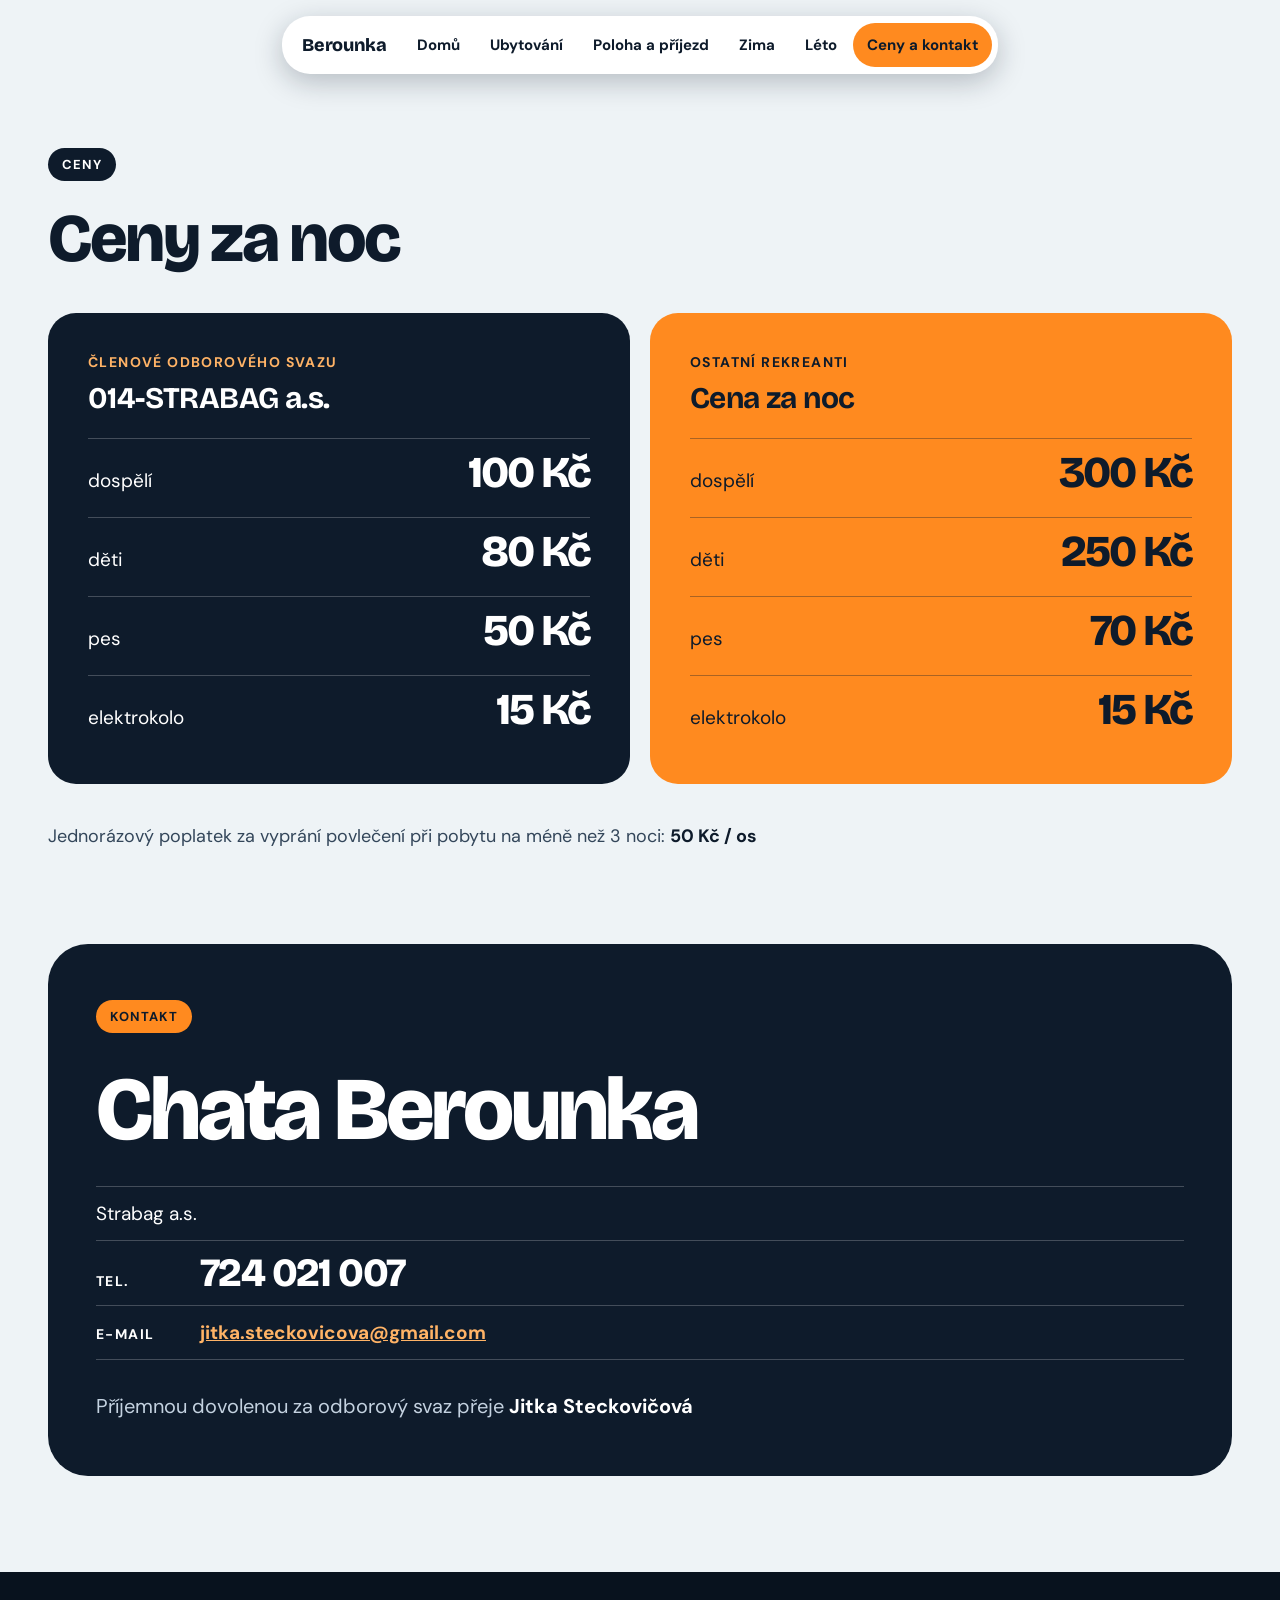
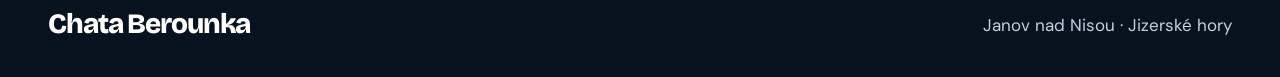
==== ceny.html @ 6760d08f "SEO: meta popisy, canonical, Open Graph, JSON-LD, sitemap, robots, favicon Co-Authored-By: Claude So" ====
<!doctype html>
<html lang="cs">
<head>
<meta charset="utf-8">
<meta name="viewport" content="width=device-width, initial-scale=1">
<title>Ceny a kontakt – Chata Berounka, Janov nad Nisou</title>
<meta name="description" content="Ceny ubytování za noc na chatě Berounka pro členy odborového svazu 014-STRABAG a pro ostatní rekreanty, poplatek za povlečení a kontakt pro rezervace.">
<link rel="canonical" href="https://stezsky.github.io/berounka/ceny.html">
<meta name="theme-color" content="#0E1B2B">
<link rel="icon" href="favicon.svg" type="image/svg+xml">
<meta property="og:type" content="website">
<meta property="og:locale" content="cs_CZ">
<meta property="og:site_name" content="Chata Berounka">
<meta property="og:title" content="Ceny a kontakt – Chata Berounka, Janov nad Nisou">
<meta property="og:description" content="Ceny ubytování za noc na chatě Berounka pro členy odborového svazu 014-STRABAG a pro ostatní rekreanty, poplatek za povlečení a kontakt pro rezervace.">
<meta property="og:url" content="https://stezsky.github.io/berounka/ceny.html">
<meta property="og:image" content="https://stezsky.github.io/berounka/img/chata02.jpg">
<meta name="twitter:card" content="summary_large_image">
<link rel="preconnect" href="https://fonts.googleapis.com">
<link rel="preconnect" href="https://fonts.gstatic.com" crossorigin>
<link rel="stylesheet" href="https://fonts.googleapis.com/css2?family=Bricolage+Grotesque:opsz,wght@12..96,500;12..96,700;12..96,800&family=DM+Sans:wght@400;500;700&display=swap">
<link rel="stylesheet" href="style.css">
</head>
<body>
<div style="width: 100%; background: #EEF3F6; font-family: 'DM Sans', system-ui, sans-serif; color: #0E1B2B">

<div style="position: sticky; top: 0; z-index: 50; height: 0">
<div style="display: flex; justify-content: center; padding: 16px 16px 0">
<nav class="pill" style="display: flex; flex-wrap: wrap; justify-content: center; align-items: center; gap: 2px; background: #FFFFFF; border-radius: 28px; padding: 6px; box-shadow: 0 8px 28px rgba(14, 27, 43, 0.25)">
<a class="brand" href="index.html">Berounka</a>
<a href="index.html">Domů</a>
<a href="ubytovani.html">Ubytování</a>
<a href="poloha.html">Poloha a příjezd</a>
<a href="zima.html">Zima</a>
<a href="leto.html">Léto</a>
<a class="on" href="ceny.html">Ceny a kontakt</a>
</nav>
</div>
</div>

<section class="sec" style="padding-top: 148px">
<div class="wrap" style="display: flex; flex-direction: column; gap: 40px">
<div style="display: flex; flex-direction: column; gap: 24px"><span class="tag">Ceny</span><h1 class="h2">Ceny za noc</h1></div>
<div style="display: grid; grid-template-columns: repeat(auto-fit, minmax(min(380px, 100%), 1fr)); gap: 20px">
<div class="tile dk" style="background: #0E1B2B; color: #FFFFFF; padding: 40px">
<span style="font-size: 14px; letter-spacing: 0.1em; text-transform: uppercase; font-weight: 700; color: #FFB366">Členové odborového svazu</span>
<h2 class="h3" style="font-size: 30px; margin-bottom: 12px">014-STRABAG a.s.</h2>
<div class="line"><span>dospělí</span><strong class="big" style="font-size: 44px">100 Kč</strong></div>
<div class="line"><span>děti</span><strong class="big" style="font-size: 44px">80 Kč</strong></div>
<div class="line"><span>pes</span><strong class="big" style="font-size: 44px">50 Kč</strong></div>
<div class="line"><span>elektrokolo</span><strong class="big" style="font-size: 44px">15 Kč</strong></div>
</div>
<div class="tile" style="background: #FF8A1F; padding: 40px">
<span style="font-size: 14px; letter-spacing: 0.1em; text-transform: uppercase; font-weight: 700">Ostatní rekreanti</span>
<h2 class="h3" style="font-size: 30px; margin-bottom: 12px">Cena za noc</h2>
<div class="line" style="border-top-color: rgba(14,27,43,0.35)"><span>dospělí</span><strong class="big" style="font-size: 44px">300 Kč</strong></div>
<div class="line" style="border-top-color: rgba(14,27,43,0.35)"><span>děti</span><strong class="big" style="font-size: 44px">250 Kč</strong></div>
<div class="line" style="border-top-color: rgba(14,27,43,0.35)"><span>pes</span><strong class="big" style="font-size: 44px">70 Kč</strong></div>
<div class="line" style="border-top-color: rgba(14,27,43,0.35)"><span>elektrokolo</span><strong class="big" style="font-size: 44px">15 Kč</strong></div>
</div>
</div>
<div style="font-size: 18px; color: #33465A">Jednorázový poplatek za vyprání povlečení při pobytu na méně než 3 noci: <strong style="color: #0E1B2B">50 Kč / os</strong></div>
</div>
</section>

<section class="sec" style="padding-top: 0">
<div class="wrap">
<div class="dk" style="background: #0E1B2B; color: #FFFFFF; border-radius: 40px; box-sizing: border-box; padding: 56px 48px; display: flex; flex-direction: column; gap: 32px">
<span class="tag" style="background: #FF8A1F; color: #0E1B2B">Kontakt</span>
<h2 class="h2" style="font-size: clamp(44px, 7vw, 92px)">Chata Berounka</h2>
<div style="display: flex; flex-direction: column; font-size: 22px">
<div class="line"><span>Strabag a.s.</span></div>
<div class="line" style="justify-content: flex-start; gap: 24px; flex-wrap: wrap"><span style="width: 80px; font-size: 14px; letter-spacing: 0.1em; text-transform: uppercase; font-weight: 700">tel.</span><strong class="big" style="font-size: 40px">724 021 007</strong></div>
<div class="line" style="justify-content: flex-start; gap: 24px; flex-wrap: wrap; border-bottom: 1px solid rgba(255,255,255,0.22)"><span style="width: 80px; font-size: 14px; letter-spacing: 0.1em; text-transform: uppercase; font-weight: 700">e-mail</span><a href="mailto:jitka.steckovicova@gmail.com" style="font-weight: 700; overflow-wrap: anywhere">jitka.steckovicova@gmail.com</a></div>
</div>
<p style="margin: 0; font-size: 20px; line-height: 1.4; color: #C4D2E0">Příjemnou dovolenou za odborový svaz přeje <strong style="color: #FFFFFF">Jitka Steckovičová</strong></p>
</div>
</div>
</section>

<footer class="dk" style="background: #08121E; color: #FFFFFF; padding: 40px 0">
<div class="wrap" style="display: flex; flex-wrap: wrap; align-items: center; justify-content: space-between; gap: 16px 32px; font-size: 17px">
<strong class="big" style="font-size: 28px">Chata Berounka</strong>
<span style="color: #C4D2E0">Janov nad Nisou · Jizerské hory</span>
</div>
</footer>

</div>
</body>
</html>
---- style.css ----
body{margin:0}
img{max-width:100%}
a{color:#A63F00}a:hover{color:#6E2800}
.dk a{color:#FFB366}.dk a:hover{color:#FFFFFF}
.pill a{color:#0E1B2B;text-decoration:none;font-size:15px;font-weight:700;padding:12px 14px;border-radius:999px;display:block;white-space:nowrap}
.pill a:hover{background:#FFD9B3;color:#0E1B2B}
.pill a.on{background:#FF8A1F;color:#0E1B2B}
.pill a.brand{font-family:'Bricolage Grotesque',system-ui,sans-serif;font-weight:800;font-size:18px;letter-spacing:-0.02em}
.wrap{width:100%;max-width:1240px;margin:0 auto;box-sizing:border-box;padding:0 28px}
.sec{padding:96px 0}
.tag{display:inline-block;align-self:flex-start;background:#0E1B2B;color:#FFFFFF;font-size:13px;font-weight:700;letter-spacing:0.08em;text-transform:uppercase;padding:8px 14px;border-radius:999px}
.h2{margin:0;font-family:'Bricolage Grotesque',system-ui,sans-serif;font-weight:800;font-size:clamp(36px,5.4vw,68px);line-height:1;letter-spacing:-0.035em}
.h3{margin:0;font-family:'Bricolage Grotesque',system-ui,sans-serif;font-weight:700;font-size:26px;line-height:1.15;letter-spacing:-0.02em}
.big{font-family:'Bricolage Grotesque',system-ui,sans-serif;font-weight:800;letter-spacing:-0.04em;line-height:0.9}
.lead{margin:0;font-size:19px;line-height:1.6;color:#33465A}
.tile{border-radius:28px;padding:32px;box-sizing:border-box;display:flex;flex-direction:column;gap:10px}
.tile p{margin:0;font-size:17px;line-height:1.5}
.ph{width:100%;height:100%;object-fit:cover;display:block;border-radius:28px}
.go{text-decoration:none;color:#0E1B2B;background:#FFFFFF;justify-content:space-between;min-height:200px}
.go:hover{background:#FFD9B3;color:#0E1B2B}
.line{display:flex;justify-content:space-between;align-items:baseline;gap:16px;padding:14px 0;border-top:1px solid rgba(14,27,43,0.18);font-size:19px}
.dk .tag{background:#FF8A1F;color:#0E1B2B}
.dk .lead{color:#C4D2E0}
.dk .line{border-top-color:rgba(255,255,255,0.22)}
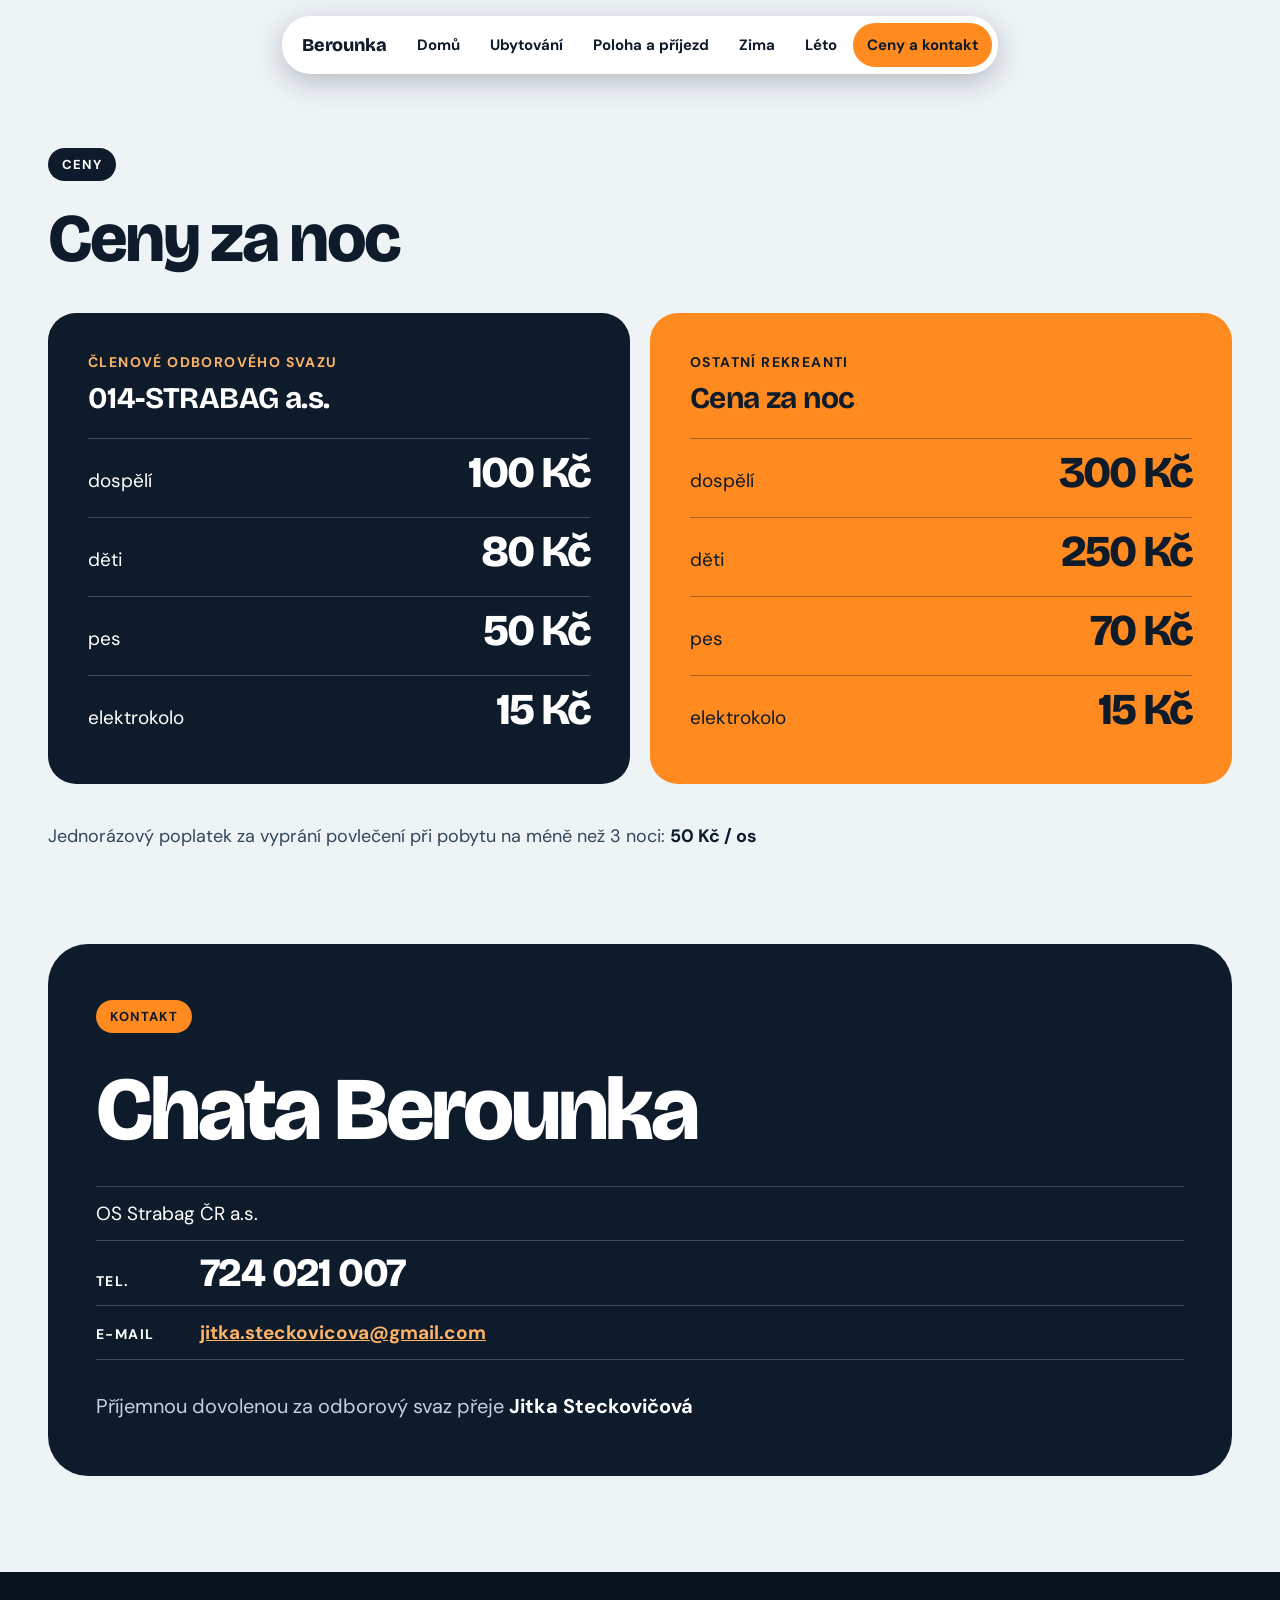
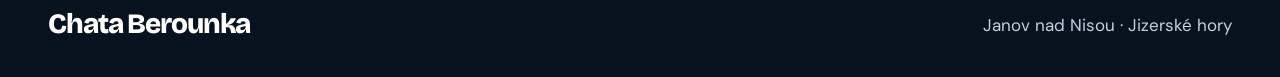
==== commit c9f5a909: "Provozovatel: OS Strabag ČR a.s. Co-Authored-By: Claude Sonnet 5.5 <noreply@anthropic.com> Claude-Se" ====
--- a/ceny.html
+++ b/ceny.html
@@ -69,7 +69,7 @@
 <span class="tag" style="background: #FF8A1F; color: #0E1B2B">Kontakt</span>
 <h2 class="h2" style="font-size: clamp(44px, 7vw, 92px)">Chata Berounka</h2>
 <div style="display: flex; flex-direction: column; font-size: 22px">
-<div class="line"><span>Strabag a.s.</span></div>
+<div class="line"><span>OS Strabag ČR a.s.</span></div>
 <div class="line" style="justify-content: flex-start; gap: 24px; flex-wrap: wrap"><span style="width: 80px; font-size: 14px; letter-spacing: 0.1em; text-transform: uppercase; font-weight: 700">tel.</span><strong class="big" style="font-size: 40px">724 021 007</strong></div>
 <div class="line" style="justify-content: flex-start; gap: 24px; flex-wrap: wrap; border-bottom: 1px solid rgba(255,255,255,0.22)"><span style="width: 80px; font-size: 14px; letter-spacing: 0.1em; text-transform: uppercase; font-weight: 700">e-mail</span><a href="mailto:jitka.steckovicova@gmail.com" style="font-weight: 700; overflow-wrap: anywhere">jitka.steckovicova@gmail.com</a></div>
 </div>
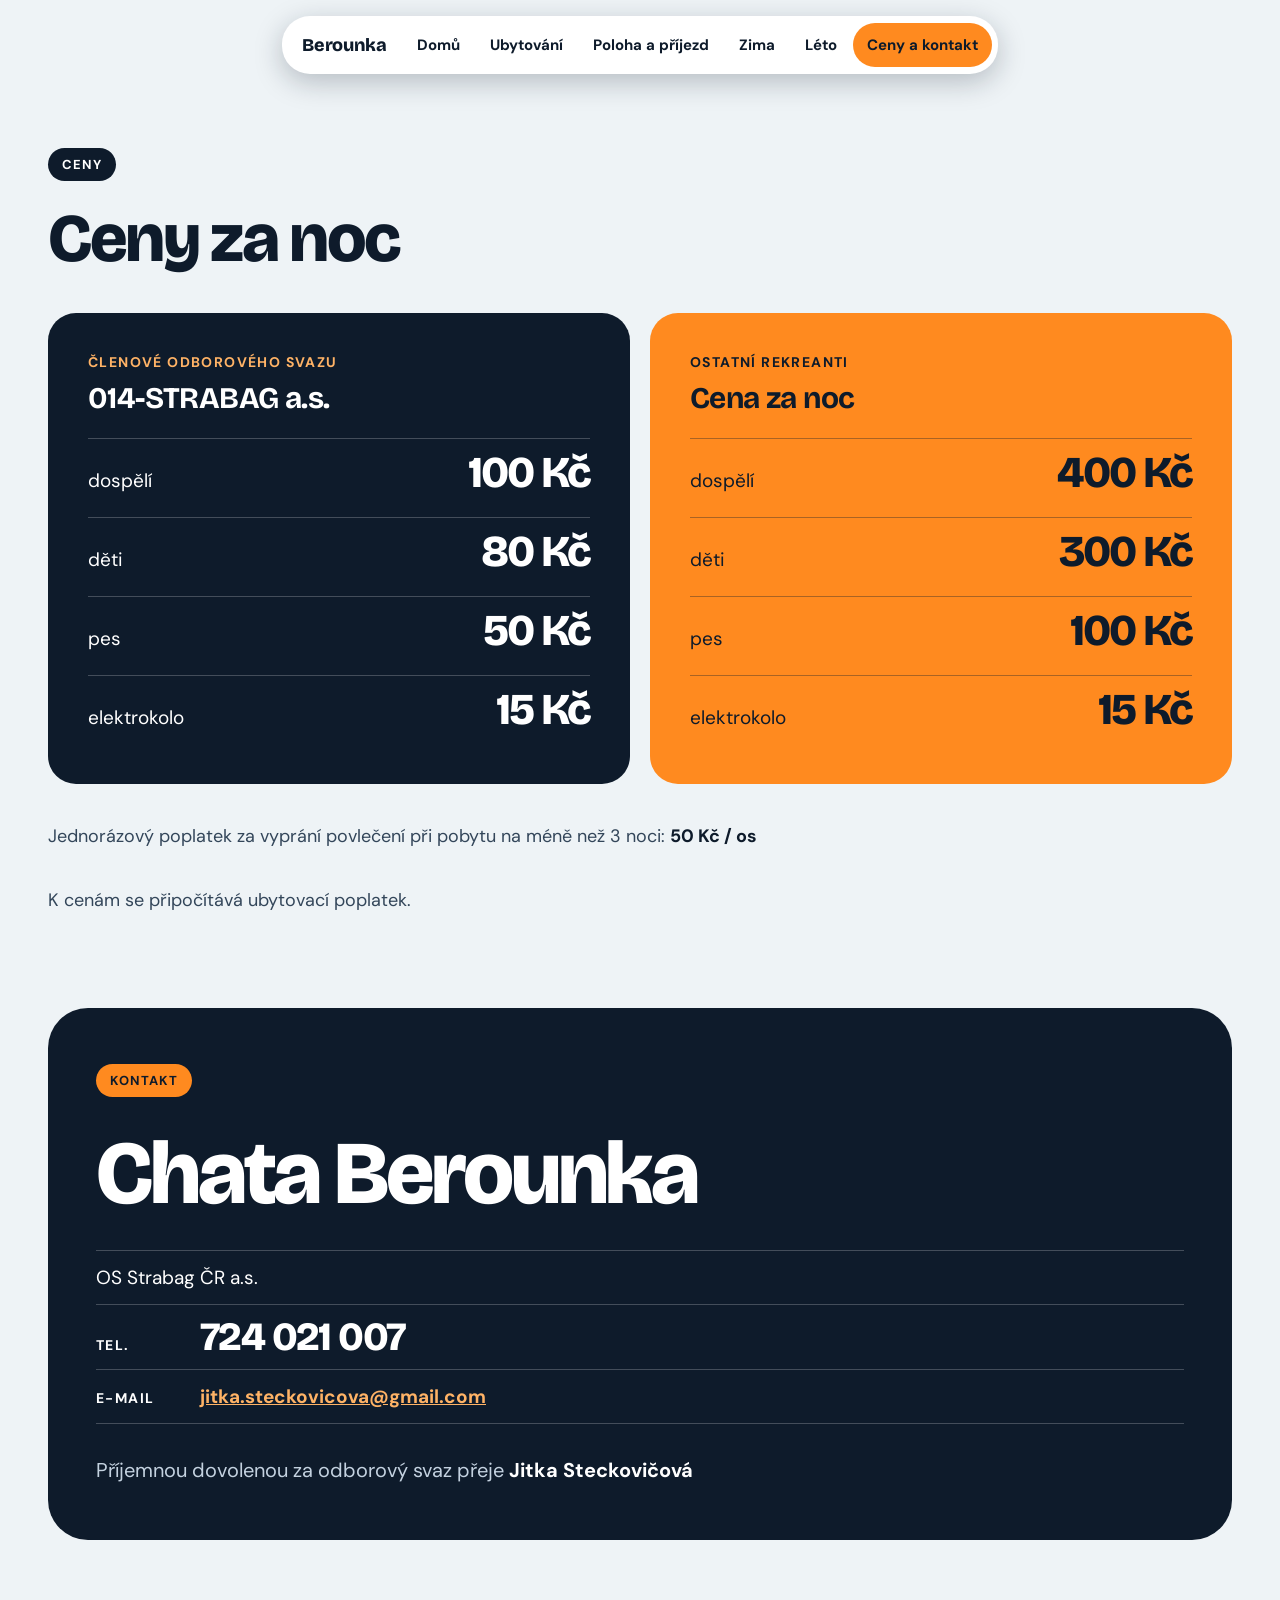
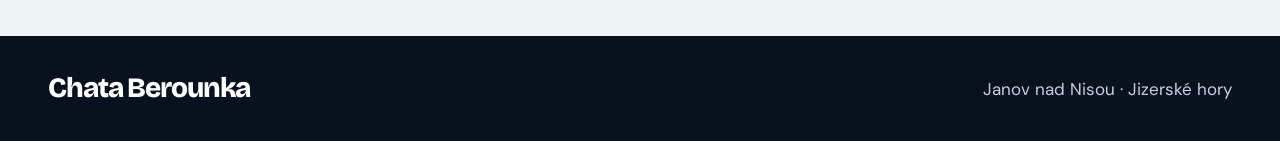
==== commit 04830e55: "Ceny pro ostatní rekreanty: 400/300/100 Kč, ubytovací poplatek Co-Authored-By: Claude Sonnet 5.5 <no" ====
--- a/ceny.html
+++ b/ceny.html
@@ -53,13 +53,14 @@
 <div class="tile" style="background: #FF8A1F; padding: 40px">
 <span style="font-size: 14px; letter-spacing: 0.1em; text-transform: uppercase; font-weight: 700">Ostatní rekreanti</span>
 <h2 class="h3" style="font-size: 30px; margin-bottom: 12px">Cena za noc</h2>
-<div class="line" style="border-top-color: rgba(14,27,43,0.35)"><span>dospělí</span><strong class="big" style="font-size: 44px">300 Kč</strong></div>
-<div class="line" style="border-top-color: rgba(14,27,43,0.35)"><span>děti</span><strong class="big" style="font-size: 44px">250 Kč</strong></div>
-<div class="line" style="border-top-color: rgba(14,27,43,0.35)"><span>pes</span><strong class="big" style="font-size: 44px">70 Kč</strong></div>
+<div class="line" style="border-top-color: rgba(14,27,43,0.35)"><span>dospělí</span><strong class="big" style="font-size: 44px">400 Kč</strong></div>
+<div class="line" style="border-top-color: rgba(14,27,43,0.35)"><span>děti</span><strong class="big" style="font-size: 44px">300 Kč</strong></div>
+<div class="line" style="border-top-color: rgba(14,27,43,0.35)"><span>pes</span><strong class="big" style="font-size: 44px">100 Kč</strong></div>
 <div class="line" style="border-top-color: rgba(14,27,43,0.35)"><span>elektrokolo</span><strong class="big" style="font-size: 44px">15 Kč</strong></div>
 </div>
 </div>
 <div style="font-size: 18px; color: #33465A">Jednorázový poplatek za vyprání povlečení při pobytu na méně než 3 noci: <strong style="color: #0E1B2B">50 Kč / os</strong></div>
+<div style="font-size: 18px; color: #33465A">K cenám se připočítává ubytovací poplatek.</div>
 </div>
 </section>
 
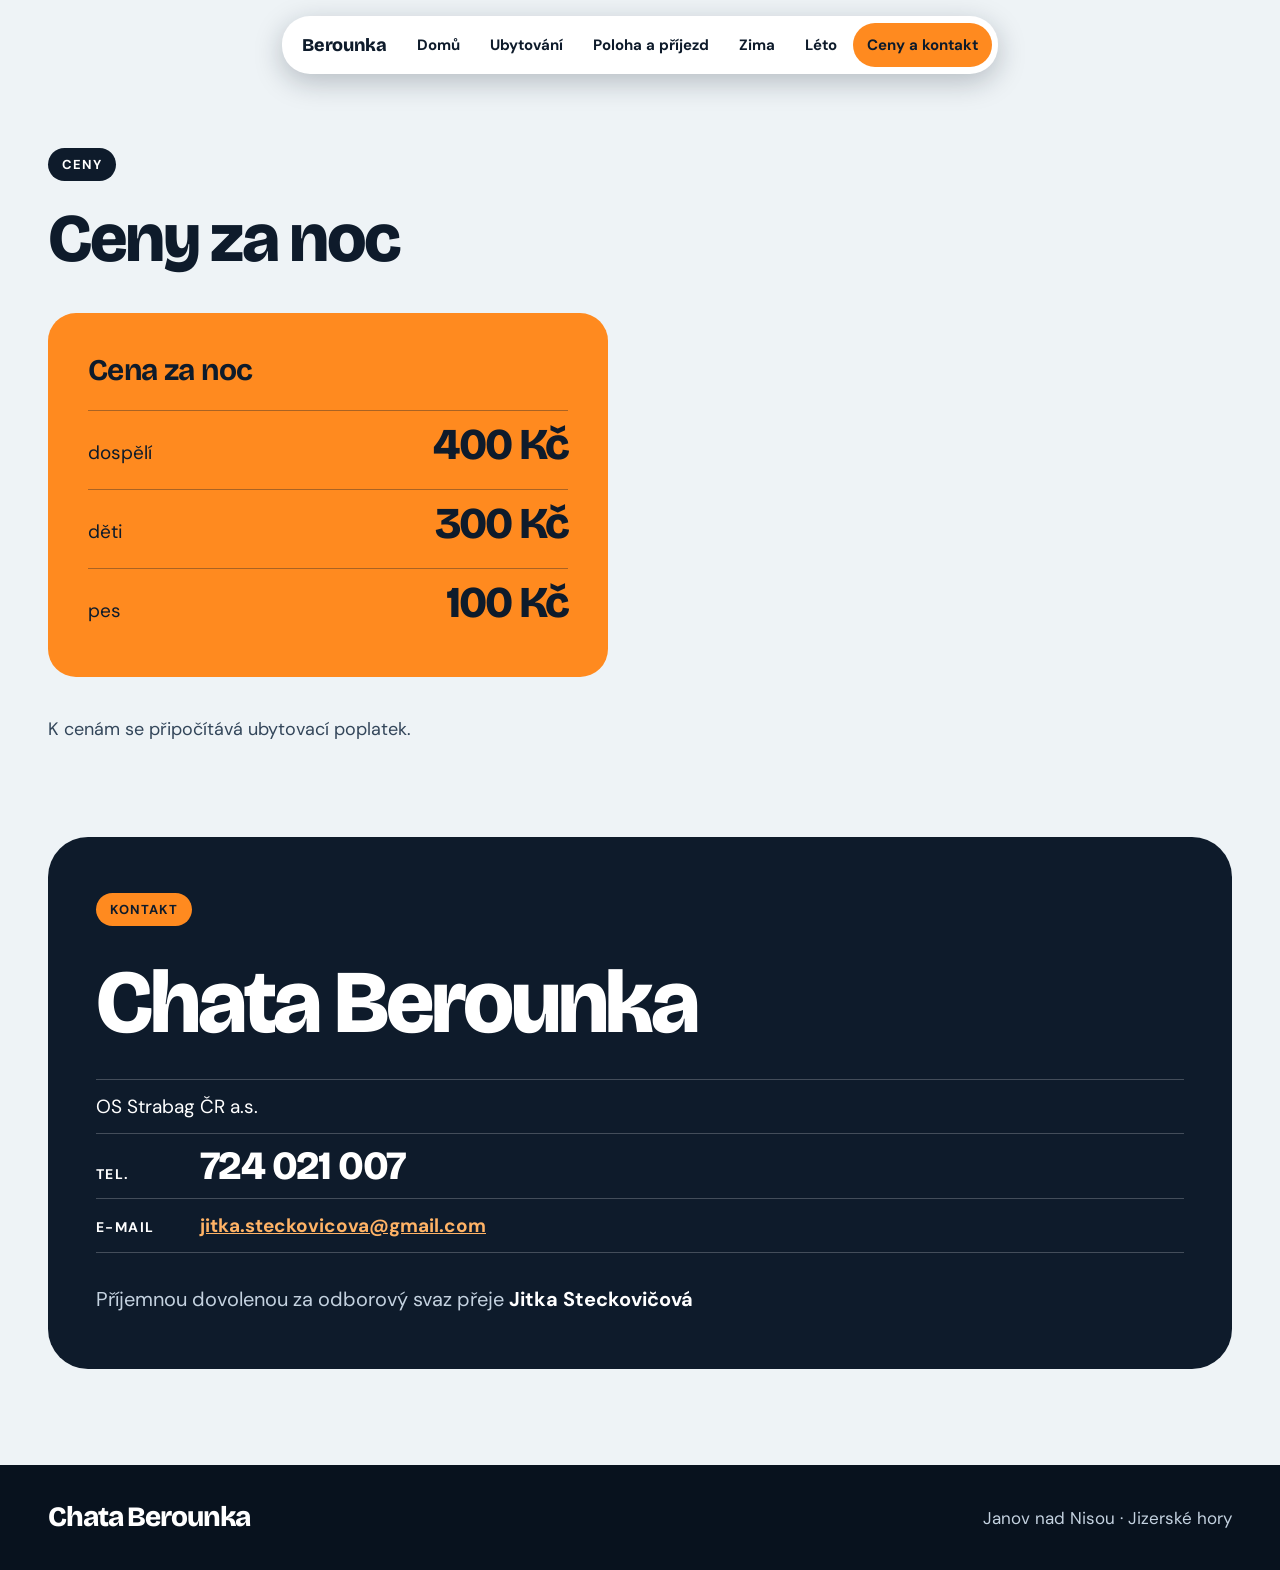
==== commit d8d934cf: "Ceník: pouze dospělí 400, děti 300, pes 100 Kč + ubytovací poplatek Co-Authored-By: Claude Sonnet 5." ====
--- a/ceny.html
+++ b/ceny.html
@@ -4,7 +4,7 @@
 <meta charset="utf-8">
 <meta name="viewport" content="width=device-width, initial-scale=1">
 <title>Ceny a kontakt – Chata Berounka, Janov nad Nisou</title>
-<meta name="description" content="Ceny ubytování za noc na chatě Berounka pro členy odborového svazu 014-STRABAG a pro ostatní rekreanty, poplatek za povlečení a kontakt pro rezervace.">
+<meta name="description" content="Ceny ubytování za noc na chatě Berounka: dospělí 400 Kč, děti 300 Kč, pes 100 Kč, plus ubytovací poplatek. Kontakt pro rezervace.">
 <link rel="canonical" href="https://stezsky.github.io/berounka/ceny.html">
 <meta name="theme-color" content="#0E1B2B">
 <link rel="icon" href="favicon.svg" type="image/svg+xml">
@@ -12,7 +12,7 @@
 <meta property="og:locale" content="cs_CZ">
 <meta property="og:site_name" content="Chata Berounka">
 <meta property="og:title" content="Ceny a kontakt – Chata Berounka, Janov nad Nisou">
-<meta property="og:description" content="Ceny ubytování za noc na chatě Berounka pro členy odborového svazu 014-STRABAG a pro ostatní rekreanty, poplatek za povlečení a kontakt pro rezervace.">
+<meta property="og:description" content="Ceny ubytování za noc na chatě Berounka: dospělí 400 Kč, děti 300 Kč, pes 100 Kč, plus ubytovací poplatek. Kontakt pro rezervace.">
 <meta property="og:url" content="https://stezsky.github.io/berounka/ceny.html">
 <meta property="og:image" content="https://stezsky.github.io/berounka/img/chata02.jpg">
 <meta name="twitter:card" content="summary_large_image">
@@ -41,25 +41,14 @@
 <section class="sec" style="padding-top: 148px">
 <div class="wrap" style="display: flex; flex-direction: column; gap: 40px">
 <div style="display: flex; flex-direction: column; gap: 24px"><span class="tag">Ceny</span><h1 class="h2">Ceny za noc</h1></div>
-<div style="display: grid; grid-template-columns: repeat(auto-fit, minmax(min(380px, 100%), 1fr)); gap: 20px">
-<div class="tile dk" style="background: #0E1B2B; color: #FFFFFF; padding: 40px">
-<span style="font-size: 14px; letter-spacing: 0.1em; text-transform: uppercase; font-weight: 700; color: #FFB366">Členové odborového svazu</span>
-<h2 class="h3" style="font-size: 30px; margin-bottom: 12px">014-STRABAG a.s.</h2>
-<div class="line"><span>dospělí</span><strong class="big" style="font-size: 44px">100 Kč</strong></div>
-<div class="line"><span>děti</span><strong class="big" style="font-size: 44px">80 Kč</strong></div>
-<div class="line"><span>pes</span><strong class="big" style="font-size: 44px">50 Kč</strong></div>
-<div class="line"><span>elektrokolo</span><strong class="big" style="font-size: 44px">15 Kč</strong></div>
-</div>
+<div style="display: grid; grid-template-columns: minmax(0, 560px); gap: 20px">
 <div class="tile" style="background: #FF8A1F; padding: 40px">
-<span style="font-size: 14px; letter-spacing: 0.1em; text-transform: uppercase; font-weight: 700">Ostatní rekreanti</span>
 <h2 class="h3" style="font-size: 30px; margin-bottom: 12px">Cena za noc</h2>
 <div class="line" style="border-top-color: rgba(14,27,43,0.35)"><span>dospělí</span><strong class="big" style="font-size: 44px">400 Kč</strong></div>
 <div class="line" style="border-top-color: rgba(14,27,43,0.35)"><span>děti</span><strong class="big" style="font-size: 44px">300 Kč</strong></div>
 <div class="line" style="border-top-color: rgba(14,27,43,0.35)"><span>pes</span><strong class="big" style="font-size: 44px">100 Kč</strong></div>
-<div class="line" style="border-top-color: rgba(14,27,43,0.35)"><span>elektrokolo</span><strong class="big" style="font-size: 44px">15 Kč</strong></div>
 </div>
 </div>
-<div style="font-size: 18px; color: #33465A">Jednorázový poplatek za vyprání povlečení při pobytu na méně než 3 noci: <strong style="color: #0E1B2B">50 Kč / os</strong></div>
 <div style="font-size: 18px; color: #33465A">K cenám se připočítává ubytovací poplatek.</div>
 </div>
 </section>
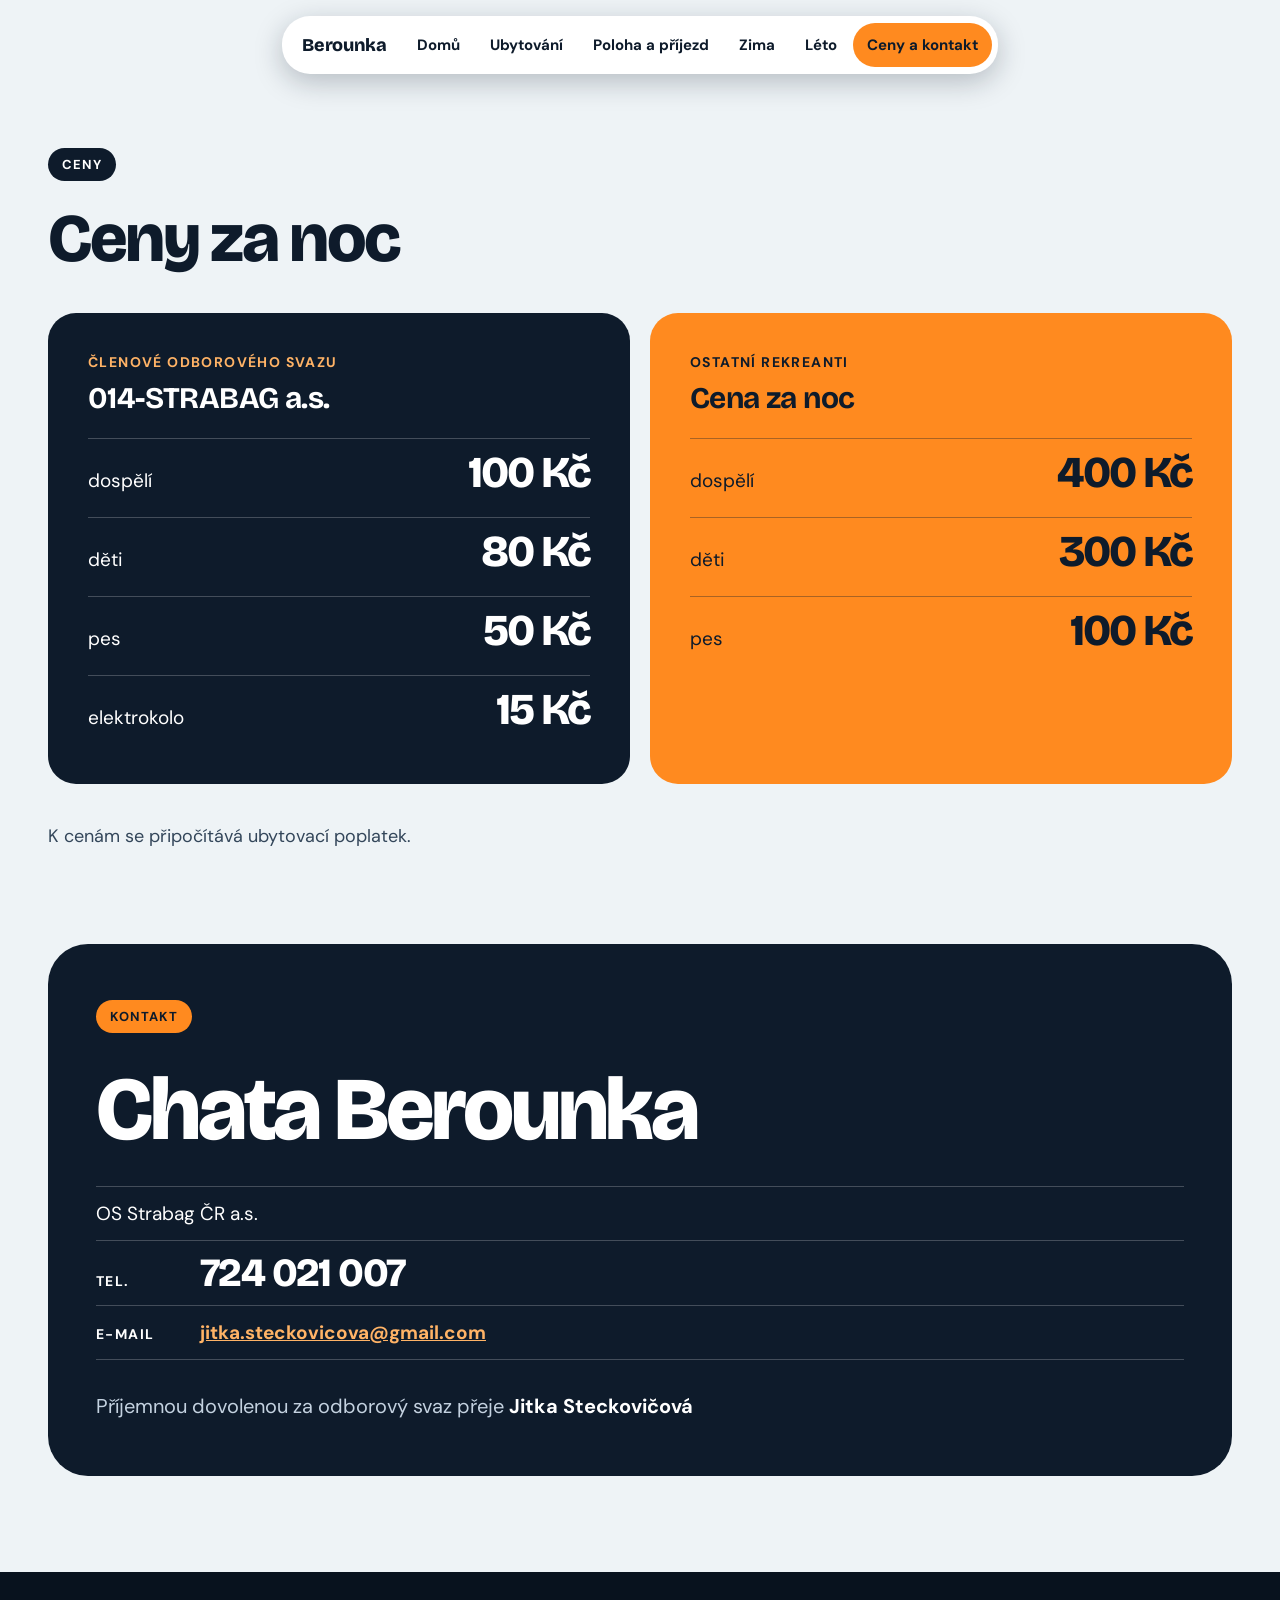
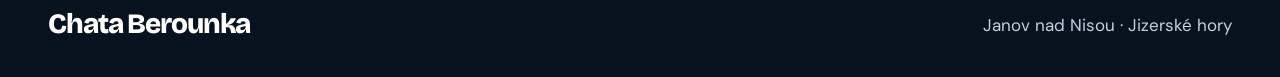
==== commit 35bba3fc: "Ceník: vráceny ceny pro členy svazu beze změny Co-Authored-By: Claude Sonnet 5.5 <noreply@anthropic." ====
--- a/ceny.html
+++ b/ceny.html
@@ -4,7 +4,7 @@
 <meta charset="utf-8">
 <meta name="viewport" content="width=device-width, initial-scale=1">
 <title>Ceny a kontakt – Chata Berounka, Janov nad Nisou</title>
-<meta name="description" content="Ceny ubytování za noc na chatě Berounka: dospělí 400 Kč, děti 300 Kč, pes 100 Kč, plus ubytovací poplatek. Kontakt pro rezervace.">
+<meta name="description" content="Ceny ubytování za noc na chatě Berounka pro členy odborového svazu 014-STRABAG a pro ostatní rekreanty (dospělí 400 Kč, děti 300 Kč, pes 100 Kč, plus ubytovací poplatek). Kontakt pro rezervace.">
 <link rel="canonical" href="https://stezsky.github.io/berounka/ceny.html">
 <meta name="theme-color" content="#0E1B2B">
 <link rel="icon" href="favicon.svg" type="image/svg+xml">
@@ -12,7 +12,7 @@
 <meta property="og:locale" content="cs_CZ">
 <meta property="og:site_name" content="Chata Berounka">
 <meta property="og:title" content="Ceny a kontakt – Chata Berounka, Janov nad Nisou">
-<meta property="og:description" content="Ceny ubytování za noc na chatě Berounka: dospělí 400 Kč, děti 300 Kč, pes 100 Kč, plus ubytovací poplatek. Kontakt pro rezervace.">
+<meta property="og:description" content="Ceny ubytování za noc na chatě Berounka pro členy odborového svazu 014-STRABAG a pro ostatní rekreanty (dospělí 400 Kč, děti 300 Kč, pes 100 Kč, plus ubytovací poplatek). Kontakt pro rezervace.">
 <meta property="og:url" content="https://stezsky.github.io/berounka/ceny.html">
 <meta property="og:image" content="https://stezsky.github.io/berounka/img/chata02.jpg">
 <meta name="twitter:card" content="summary_large_image">
@@ -41,8 +41,17 @@
 <section class="sec" style="padding-top: 148px">
 <div class="wrap" style="display: flex; flex-direction: column; gap: 40px">
 <div style="display: flex; flex-direction: column; gap: 24px"><span class="tag">Ceny</span><h1 class="h2">Ceny za noc</h1></div>
-<div style="display: grid; grid-template-columns: minmax(0, 560px); gap: 20px">
+<div style="display: grid; grid-template-columns: repeat(auto-fit, minmax(min(380px, 100%), 1fr)); gap: 20px">
+<div class="tile dk" style="background: #0E1B2B; color: #FFFFFF; padding: 40px">
+<span style="font-size: 14px; letter-spacing: 0.1em; text-transform: uppercase; font-weight: 700; color: #FFB366">Členové odborového svazu</span>
+<h2 class="h3" style="font-size: 30px; margin-bottom: 12px">014-STRABAG a.s.</h2>
+<div class="line"><span>dospělí</span><strong class="big" style="font-size: 44px">100 Kč</strong></div>
+<div class="line"><span>děti</span><strong class="big" style="font-size: 44px">80 Kč</strong></div>
+<div class="line"><span>pes</span><strong class="big" style="font-size: 44px">50 Kč</strong></div>
+<div class="line"><span>elektrokolo</span><strong class="big" style="font-size: 44px">15 Kč</strong></div>
+</div>
 <div class="tile" style="background: #FF8A1F; padding: 40px">
+<span style="font-size: 14px; letter-spacing: 0.1em; text-transform: uppercase; font-weight: 700">Ostatní rekreanti</span>
 <h2 class="h3" style="font-size: 30px; margin-bottom: 12px">Cena za noc</h2>
 <div class="line" style="border-top-color: rgba(14,27,43,0.35)"><span>dospělí</span><strong class="big" style="font-size: 44px">400 Kč</strong></div>
 <div class="line" style="border-top-color: rgba(14,27,43,0.35)"><span>děti</span><strong class="big" style="font-size: 44px">300 Kč</strong></div>
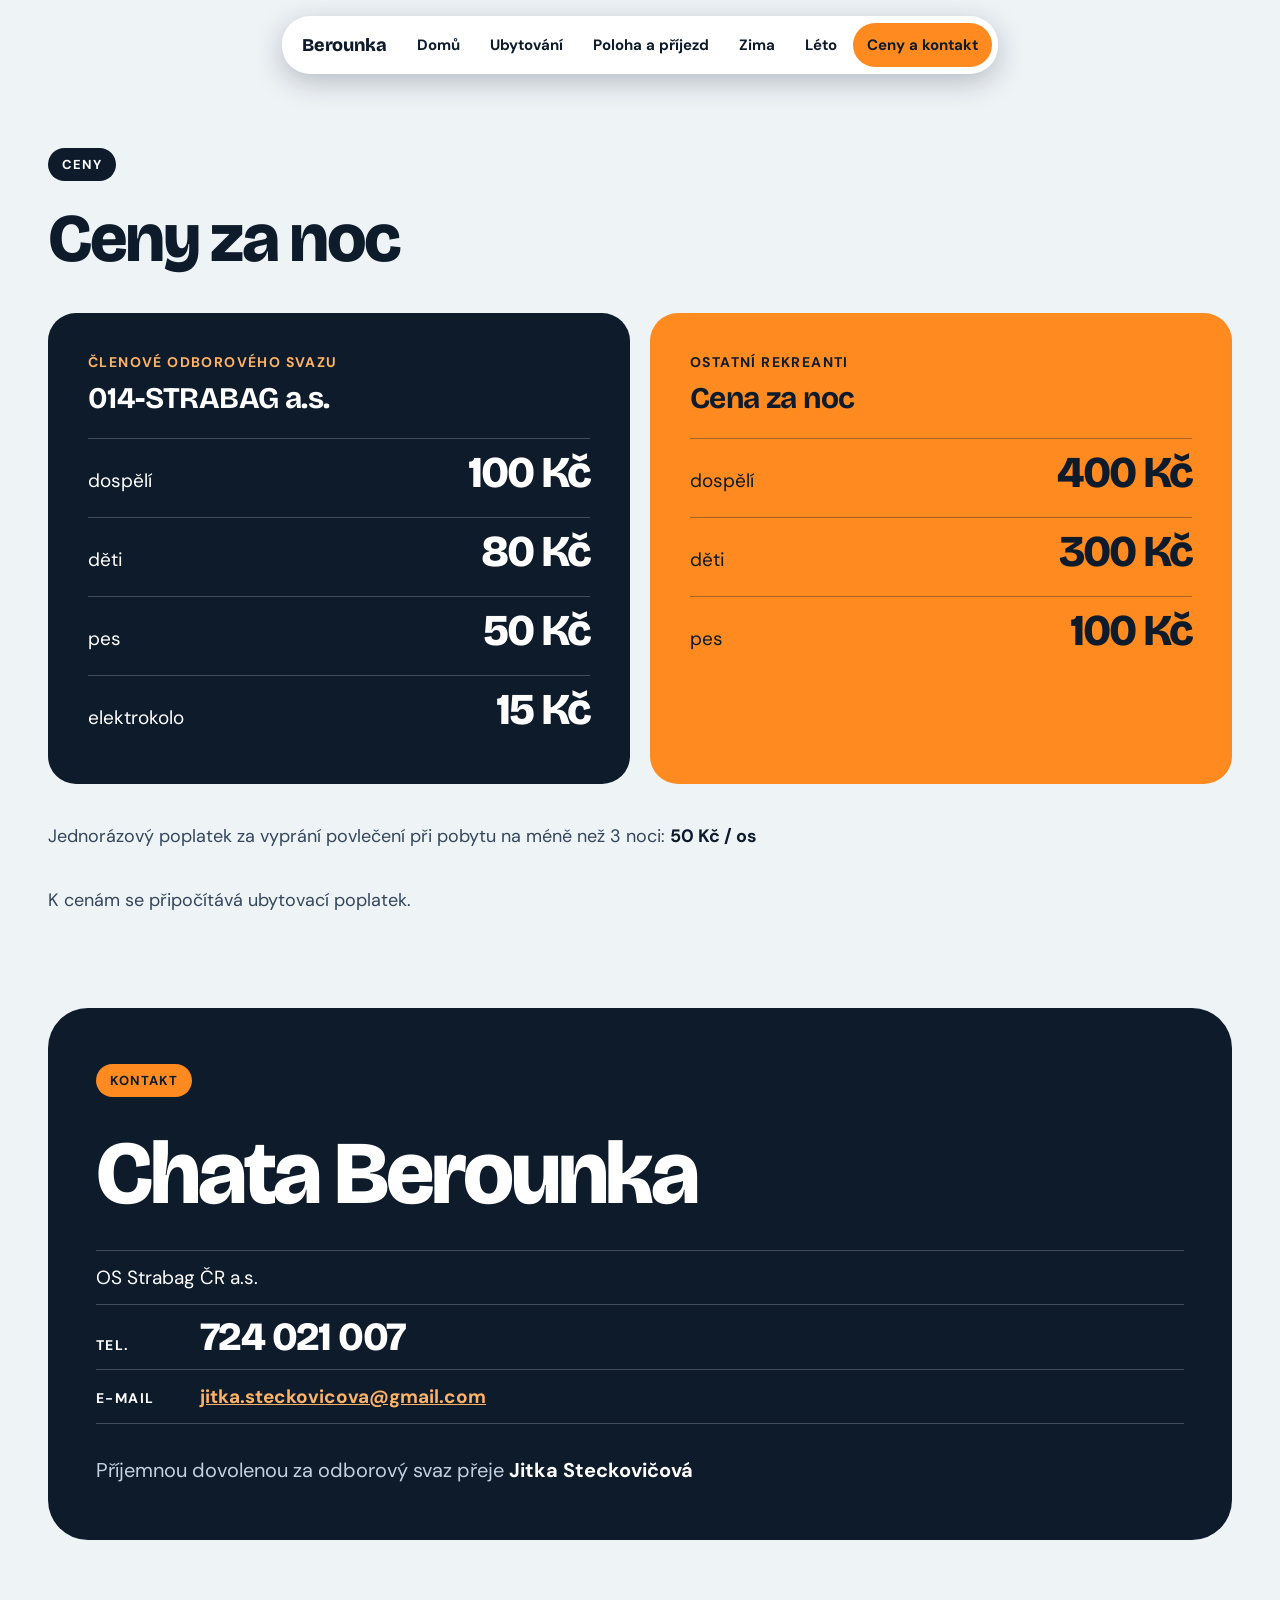
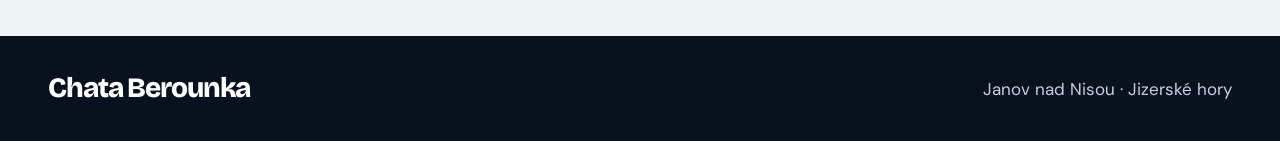
==== commit a7ffd53b: "Ceník: vrácen poplatek za povlečení při pobytu do 3 nocí Co-Authored-By: Claude Sonnet 5.5 <noreply@" ====
--- a/ceny.html
+++ b/ceny.html
@@ -4,7 +4,7 @@
 <meta charset="utf-8">
 <meta name="viewport" content="width=device-width, initial-scale=1">
 <title>Ceny a kontakt – Chata Berounka, Janov nad Nisou</title>
-<meta name="description" content="Ceny ubytování za noc na chatě Berounka pro členy odborového svazu 014-STRABAG a pro ostatní rekreanty (dospělí 400 Kč, děti 300 Kč, pes 100 Kč, plus ubytovací poplatek). Kontakt pro rezervace.">
+<meta name="description" content="Ceny ubytování za noc na chatě Berounka pro členy odborového svazu 014-STRABAG a pro ostatní rekreanty (dospělí 400 Kč, děti 300 Kč, pes 100 Kč, plus ubytovací poplatek), poplatek za povlečení. Kontakt pro rezervace.">
 <link rel="canonical" href="https://stezsky.github.io/berounka/ceny.html">
 <meta name="theme-color" content="#0E1B2B">
 <link rel="icon" href="favicon.svg" type="image/svg+xml">
@@ -12,7 +12,7 @@
 <meta property="og:locale" content="cs_CZ">
 <meta property="og:site_name" content="Chata Berounka">
 <meta property="og:title" content="Ceny a kontakt – Chata Berounka, Janov nad Nisou">
-<meta property="og:description" content="Ceny ubytování za noc na chatě Berounka pro členy odborového svazu 014-STRABAG a pro ostatní rekreanty (dospělí 400 Kč, děti 300 Kč, pes 100 Kč, plus ubytovací poplatek). Kontakt pro rezervace.">
+<meta property="og:description" content="Ceny ubytování za noc na chatě Berounka pro členy odborového svazu 014-STRABAG a pro ostatní rekreanty (dospělí 400 Kč, děti 300 Kč, pes 100 Kč, plus ubytovací poplatek), poplatek za povlečení. Kontakt pro rezervace.">
 <meta property="og:url" content="https://stezsky.github.io/berounka/ceny.html">
 <meta property="og:image" content="https://stezsky.github.io/berounka/img/chata02.jpg">
 <meta name="twitter:card" content="summary_large_image">
@@ -58,6 +58,7 @@
 <div class="line" style="border-top-color: rgba(14,27,43,0.35)"><span>pes</span><strong class="big" style="font-size: 44px">100 Kč</strong></div>
 </div>
 </div>
+<div style="font-size: 18px; color: #33465A">Jednorázový poplatek za vyprání povlečení při pobytu na méně než 3 noci: <strong style="color: #0E1B2B">50 Kč / os</strong></div>
 <div style="font-size: 18px; color: #33465A">K cenám se připočítává ubytovací poplatek.</div>
 </div>
 </section>
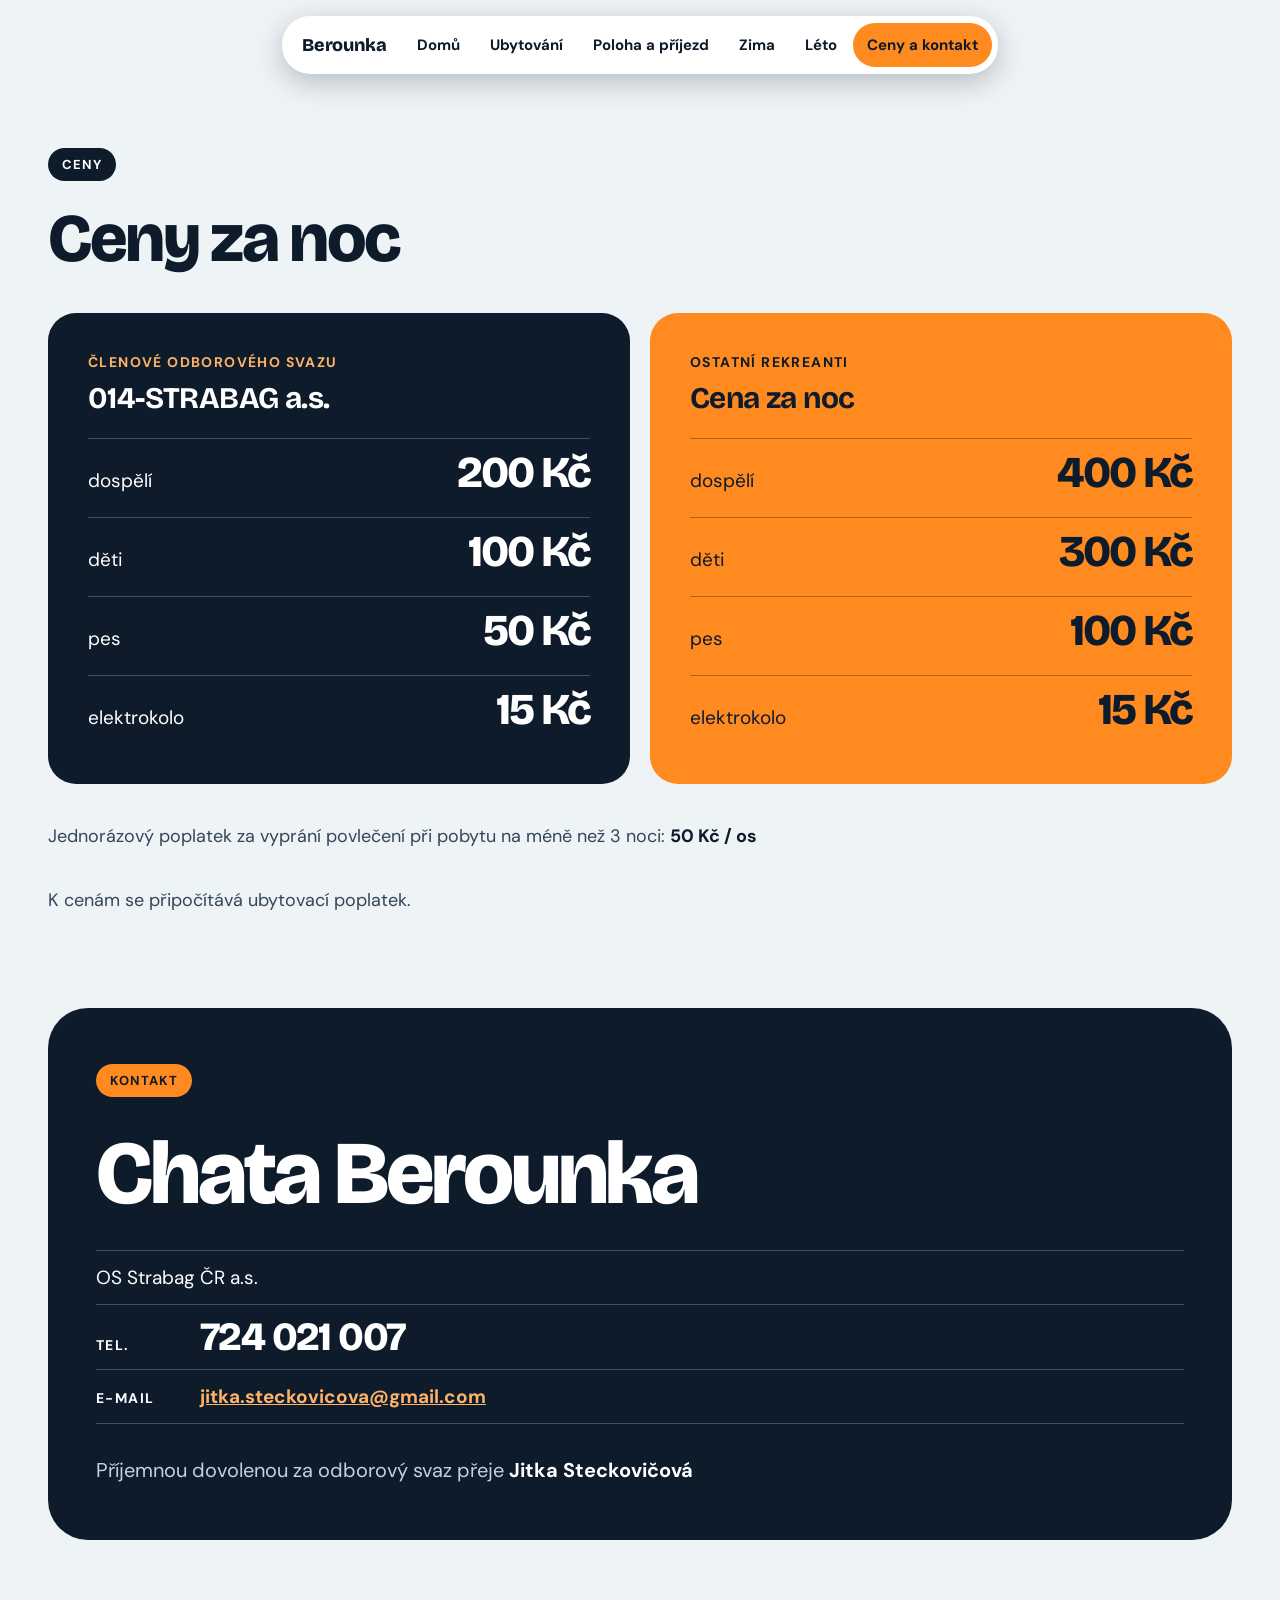
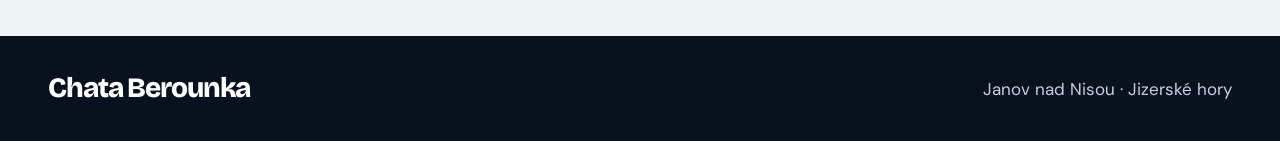
==== commit c7445b6a: "Ceník: odborářské 200/100/50 Kč, elektrokolo i u ostatních Co-Authored-By: Claude Sonnet 5.5 <norepl" ====
--- a/ceny.html
+++ b/ceny.html
@@ -45,8 +45,8 @@
 <div class="tile dk" style="background: #0E1B2B; color: #FFFFFF; padding: 40px">
 <span style="font-size: 14px; letter-spacing: 0.1em; text-transform: uppercase; font-weight: 700; color: #FFB366">Členové odborového svazu</span>
 <h2 class="h3" style="font-size: 30px; margin-bottom: 12px">014-STRABAG a.s.</h2>
-<div class="line"><span>dospělí</span><strong class="big" style="font-size: 44px">100 Kč</strong></div>
-<div class="line"><span>děti</span><strong class="big" style="font-size: 44px">80 Kč</strong></div>
+<div class="line"><span>dospělí</span><strong class="big" style="font-size: 44px">200 Kč</strong></div>
+<div class="line"><span>děti</span><strong class="big" style="font-size: 44px">100 Kč</strong></div>
 <div class="line"><span>pes</span><strong class="big" style="font-size: 44px">50 Kč</strong></div>
 <div class="line"><span>elektrokolo</span><strong class="big" style="font-size: 44px">15 Kč</strong></div>
 </div>
@@ -56,6 +56,7 @@
 <div class="line" style="border-top-color: rgba(14,27,43,0.35)"><span>dospělí</span><strong class="big" style="font-size: 44px">400 Kč</strong></div>
 <div class="line" style="border-top-color: rgba(14,27,43,0.35)"><span>děti</span><strong class="big" style="font-size: 44px">300 Kč</strong></div>
 <div class="line" style="border-top-color: rgba(14,27,43,0.35)"><span>pes</span><strong class="big" style="font-size: 44px">100 Kč</strong></div>
+<div class="line" style="border-top-color: rgba(14,27,43,0.35)"><span>elektrokolo</span><strong class="big" style="font-size: 44px">15 Kč</strong></div>
 </div>
 </div>
 <div style="font-size: 18px; color: #33465A">Jednorázový poplatek za vyprání povlečení při pobytu na méně než 3 noci: <strong style="color: #0E1B2B">50 Kč / os</strong></div>
